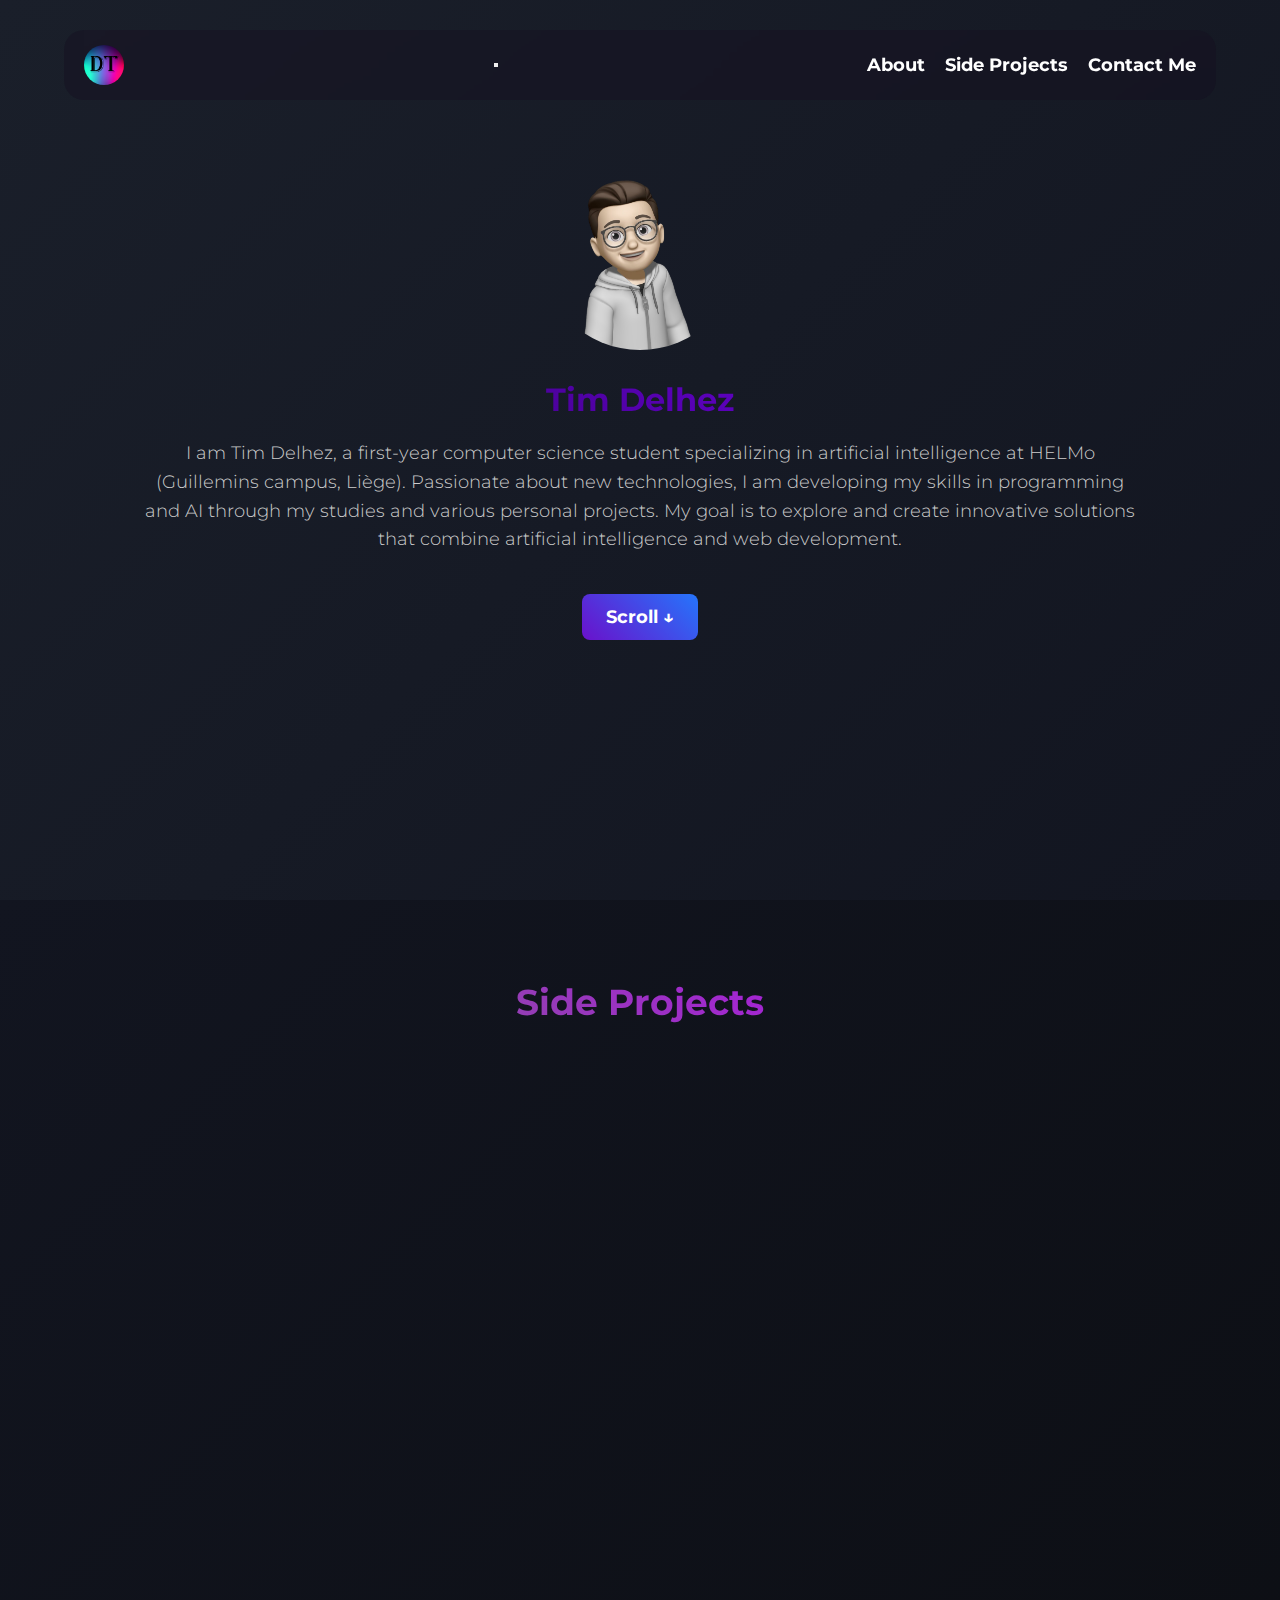
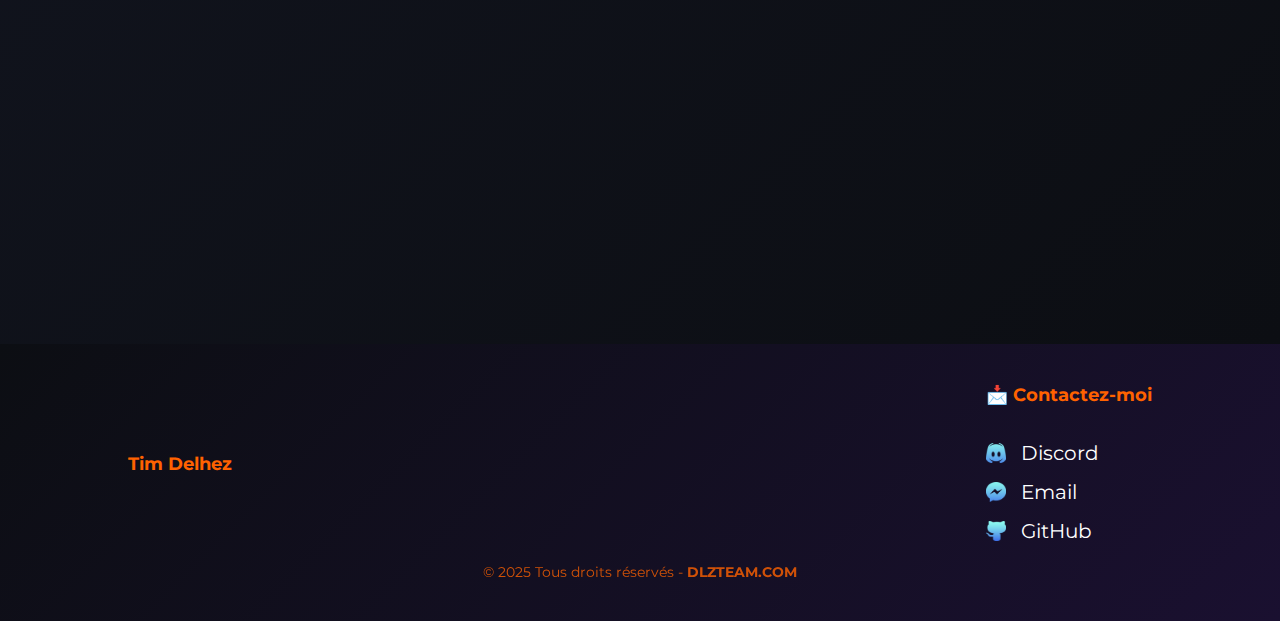
==== index.html @ 91d16ec9 "Update index.html" ====
<!DOCTYPE html>
<html lang="fr">
<head>
  <meta charset="UTF-8">
  <meta name="viewport" content="width=device-width, initial-scale=1, viewport-fit=cover">
  <title>Tim Delhez - About Me</title>
  <link rel="stylesheet" href="css/style.css">
</head>
<body>

  <!-- SECTION ACCUEIL -->
  <section id="home" class="top-page">
      
    <header>
      <img class="logo" src="img/logo.jpg" alt="Logo du site">
      
      <!-- BOUTON BURGER (si vous l'utilisez) -->
      <button class="hamburger" aria-label="Toggle navigation menu">
        <span class="bar"></span>
        <span class="bar"></span>
        <span class="bar"></span>
      </button>

      <nav class="nav">
          <li><a href="#home">About</a></li>
          <li><a href="#side-projects">Side Projects</a></li>
          <li><a href="#contact">Contact Me</a></li>
      </nav>
    </header>

    <!-- PHOTO DE PROFIL (JUSTE EN-DESSOUS DU HEADER) -->
    <div class="profile-photo">
      <img src="img/profile_png.png" alt="Profile Photo">
    </div>

    <!-- CONTENU LANDING (votre nom, description, bouton) -->
    <div class="landing-page">
      <h1 class="big-title">Tim Delhez</h1>
      <h2 class="little-title">
                I am Tim Delhez, a first-year computer science student specializing in artificial intelligence 
                at HELMo (Guillemins campus, Liège). Passionate about new technologies, I am developing my 
                skills in programming and AI through my studies and various personal projects. My goal is 
                to explore and create innovative solutions that combine artificial intelligence and 
                web development.
      </h2>
      <button class="discover-btn" onclick="scrollToNextSection()">Scroll ↓</button>
    </div>

  </section>

  <!-- SECTION SIDE-PROJECTS -->
  <section id="side-projects" class="side-projects">
    <h2 class="section-title">Side Projects</h2>
    <div class="projects-container">
      <a href="project1.html" class="project-box">
        <img src="img/a-venir-photo.png" alt="Project 1">
        <h3>Project 1</h3>
        <p>This project...</p>
        <button class="discover-btn">Découvrir</button>
      </a>
      <a href="project2.html" class="project-box">
        <img src="img/a-venir-photo.png" alt="Project 2">
        <h3>Project 2</h3>
        <p>This project...</p>
        <button class="discover-btn">Découvrir</button>
      </a>
      <a href="project3.html" class="project-box">
        <img src="img/a-venir-photo.png" alt="Project 3">
        <h3>Project 3</h3>
        <p>This project...</p>
        <button class="discover-btn">Découvrir</button>
      </a>
    </div>
  </section>

  <script>
    function scrollToNextSection() {
      window.scrollBy({ top: window.innerHeight, behavior: 'smooth' });
    }
  </script>

  <script>
    function revealProjects() {
      let boxes = document.querySelectorAll('.project-box');
      let windowHeight = window.innerHeight;
      boxes.forEach(box => {
        let boxTop = box.getBoundingClientRect().top;
        if (boxTop < windowHeight - 50) {
          box.classList.add('visible');
        }
      });
    }
    window.addEventListener('scroll', revealProjects);
    revealProjects();
  </script>

  <!-- FOOTER -->
  <footer id="contact" class="footer">
    <div class="footer-content">
      <p class="owner">Tim Delhez</p>
      <div class="contact-section">
        <p class="contact-title">📩 Contactez-moi</p>
        <div class="social-links">
          <a href="#" class="social-icon" onclick="alert('Ajoute-moi sur Discord : agentk21');">
            <img src="img/Fichier 90.png" alt="Discord">
            <span>Discord</span>
          </a>
          <a href="mailto:dev@dlzteam.com" class="social-icon">
            <img src="img/Fichier 91.png" alt="Email">
            <span>Email</span>
          </a>
          <a href="https://github.com/dlz-dev" target="_blank" class="social-icon">
            <img src="img/Fichier 89.png" alt="GitHub">
            <span>GitHub</span>
          </a>
        </div>
      </div>
    </div>
    <p class="rights">© 2025 Tous droits réservés - <strong>DLZTEAM.COM</strong></p>
  </footer>

  <script>
    // Logo adaptatif
    document.addEventListener("DOMContentLoaded", function () {
      let logo = document.querySelector(".logo");
      if (logo && window.innerWidth <= 768) {
        logo.src = "img/IMG_8227.jpg";
      }
    });
  </script>

  <!-- Menu burger JS (si besoin) -->
  <script>
    const hamburger = document.querySelector('.hamburger');
    const nav = document.querySelector('.nav');
    hamburger.addEventListener('click', () => {
      nav.classList.toggle('nav-open');
      hamburger.classList.toggle('active');
    });
  </script>

</body>
</html>





<script>
    function scrollToNextSection() {
        window.scrollBy({ top: window.innerHeight, behavior: 'smooth' });
    }
</script>

<script>
    // Détecte si une box est visible à l'écran
    function revealProjects() {
        let boxes = document.querySelectorAll('.project-box');
        let windowHeight = window.innerHeight;
        
        boxes.forEach(box => {
            let boxTop = box.getBoundingClientRect().top;
            if (boxTop < windowHeight - 50) {
                box.classList.add('visible');
            }
        });
    }

    // Exécute la fonction au scroll
    window.addEventListener('scroll', revealProjects);
    revealProjects();
</script>



<script>
    // Vérifie que tous les liens du menu permettent un scroll fluide
    document.querySelectorAll('a[href^="#"]').forEach(anchor => {
        anchor.addEventListener("click", function(e) {
            e.preventDefault();
            
            const target = document.querySelector(this.getAttribute("href"));
            if (target) {
                window.scrollTo({
                    top: target.offsetTop - 50,
                    behavior: "smooth"
                });
            }
        });
    });
</script>

<!-- ✅ Correction du script JavaScript -->
<script>
    document.addEventListener("DOMContentLoaded", function () {
        let logo = document.querySelector(".logo");

        if (logo) {
            console.log("Logo détecté :", logo.src);

            if (window.innerWidth <= 768) {
                logo.src = "img/IMG_8227.jpg"; // Remplace l’image du logo en mobile
                console.log("Logo changé en mobile :", logo.src);
            }
        } else {
            console.log("⚠️ Aucun logo trouvé !");
        }
    });
</script>






</body>
</html>
---- css/style.css ----
/* 1. REMISE À ZÉRO & POLICE */
@import url('https://fonts.googleapis.com/css2?family=Montserrat:wght@100..900&display=swap');

* {
  margin: 0; padding: 0; box-sizing: border-box;
  font-family: 'Montserrat', sans-serif;
}

/* 2. BODY : On ne met pas d'image, 
      on laisse chaque section avoir son dégradé. */
body {
  min-height: 100vh;
  display: flex;
  flex-direction: column;
}

/* 3. SECTION #HOME : dégradé foncé -> plus foncé 
   => ex: #1a1f2a -> #121520 
*/
#home {
  width: 100%;
  min-height: 100vh;
  background: linear-gradient(135deg, #1a1f2a 0%, #121520 100%);
  display: flex;
  flex-direction: column;
  align-items: center; /* Centre horizontalement */
  position: relative;
}

/* HEADER qui ne touche pas les bords : margin auto + width 90% */
header {
  display: flex;
  align-items: center;
  justify-content: space-between;
  width: 90%;
  margin: 30px auto;   /* centre + marge en haut */
  padding: 15px 20px;
  background: rgba(20, 10, 30, 0.3);
  border-radius: 20px;
  backdrop-filter: blur(8px);
}

/* Logo (de base) */
header img {
  width: 40px;
  height: 40px;
  border-radius: 50%;
}

/* Navigation desktop */
.nav {
  display: flex;
  gap: 20px;
  list-style: none;
}
.nav li {
  color: white;
  font-size: 18px;
  font-weight: bold;
  cursor: pointer;
  transition: color 0.3s ease;
}
.nav li a {
  text-decoration: none;
  color: inherit;
}
.nav li:hover {
  color: #ff416c;
}

/* Photo de profil */
.profile-photo {
  width: 200px;
  height: 200px;
  border-radius: 50%;
  overflow: hidden;
  margin-top: 20px;    /* écart sous le header */
}
.profile-photo img {
  width: 100%;
  height: 100%;
  object-fit: cover;
}

/* Contenu landing page (nom, description, bouton) */
.landing-page {
  width: 90%;
  max-width: 1000px;
  margin: 30px auto 50px auto; /* un peu d'espace en bas pour le bouton */
  text-align: center;
}

/* Titre principal */
.big-title {
  background: linear-gradient(45deg, #2c005b, #7c02ff);
  -webkit-background-clip: text;
  -webkit-text-fill-color: transparent;
  font-weight: bold;
  font-size: 32px;
  margin-bottom: 20px;
}

/* Description - Pas de overflow ni max-height => s'affiche librement */
.little-title {
  color: #ccc;
  font-weight: 300;
  font-size: 18px;
  line-height: 1.6;
  max-width: 100%;
  margin: 0 auto;
}

/* Bouton Scroll : en bas de la landing-page avec marge */
.discover-btn {
  background: linear-gradient(45deg, #6a11cb, #2575fc);
  color: white;
  font-size: 18px;
  font-weight: bold;
  border: none;
  padding: 12px 24px;
  margin-top: 40px; /* On l'écarte un peu du texte */
  border-radius: 8px;
  cursor: pointer;
  transition: 0.3s ease;
  display: inline-block;
}
.discover-btn:hover {
  background: linear-gradient(45deg, #2575fc, #6a11cb);
  transform: scale(1.05);
}

/* 4. SECTION #SIDE-PROJECTS 
   On reprend la couleur finale (#121520) de #home en dégradé
   vers un ton encore plus sombre #0C0E13
*/
#side-projects {
  width: 100%;
  background: linear-gradient(135deg, #121520 0%, #0C0E13 100%);
  padding: 80px 10%;
  box-sizing: border-box;
  text-align: center;
}

/* Titre de la section */
.section-title {
  font-size: 36px;
  font-weight: bold;
  background: linear-gradient(45deg, #7d6288, #bb00ff);
  -webkit-background-clip: text;
  -webkit-text-fill-color: transparent;
  margin-bottom: 40px;
}

/* Container flex (desktop) */
.projects-container {
  display: flex;
  justify-content: center;
  gap: 50px;
  width: 90%;
  margin: 0 auto;
}

/* Boxes side-projects (plus hautes, etc.) */
.project-box {
  background: rgba(255, 255, 255, 0.08);
  padding: 40px;
  width: 30%;
  height: 800px; /* plus haut que 700px si besoin */
  border-radius: 20px;
  box-shadow: 0px 10px 25px rgba(0, 0, 0, 0.4);
  transition: transform 0.3s ease, box-shadow 0.3s ease, background 0.3s ease;
  backdrop-filter: blur(10px);
  color: #fff;
  font-size: 22px;
  cursor: pointer;
  position: relative;
  overflow: hidden;
  display: flex;
  flex-direction: column;
  align-items: center;
  text-align: center;
  text-decoration: none;
}
.project-box img {
  width: 100%;
  height: 200px;
  object-fit: cover;
  border-radius: 15px;
}
.project-box h3 {
  margin: 30px 0 20px;
  font-size: 30px;
  font-weight: bold;
}
.project-box p {
  font-size: 20px;
  margin-bottom: 35px;
  padding: 0 20px;
}
.project-box .discover-btn {
  background: linear-gradient(45deg, #ff416c, #ff4b2b);
  color: white;
  font-size: 22px;
  font-weight: bold;
  border: none;
  padding: 14px 35px;
  border-radius: 8px;
  cursor: pointer;
  transition: 0.3s ease;
  position: absolute;
  bottom: 30px;
}
.project-box .discover-btn:hover {
  background: linear-gradient(45deg, #ff4b2b, #ff416c);
  transform: scale(1.1);
}
/* Hover + apparition */
.project-box:hover {
  transform: translateY(-20px) scale(1.12);
  box-shadow: 0px 15px 35px rgba(255, 255, 255, 0.5);
  background: rgba(255, 255, 255, 0.15);
}
.project-box::before {
  content: "";
  position: absolute;
  top: -50%;
  left: -50%;
  width: 200%;
  height: 200%;
  background: radial-gradient(circle, rgba(255,255,255,0.3) 10%, transparent 70%);
  transition: all 0.3s ease;
  transform: rotate(30deg);
  opacity: 0;
}
.project-box:hover::before {
  top: -30%;
  left: -30%;
  opacity: 1;
}
.project-box:hover h3,
.project-box:hover p {
  transform: scale(1.05);
  transition: transform 0.3s ease;
}
.project-box {
  opacity: 0;
  transform: translateY(50px);
  transition: opacity 0.8s ease, transform 0.8s ease;
}
.project-box.visible {
  opacity: 1;
  transform: translateY(0);
}

/* 5. FOOTER : on part de #0C0E13 vers un mauve/bleu très sombre (#1a1030) */
.footer {
  width: 100%;
  background: linear-gradient(135deg, #0C0E13 0%, #1a1030 100%);
  color: white;
  padding: 40px 10%;
  display: flex;
  flex-direction: column;
  align-items: center;
  text-align: center;
}
.footer-content {
  width: 100%;
  display: flex;
  justify-content: space-between;
  align-items: center;
}
.owner {
  font-size: 18px;
  font-weight: bold;
  text-align: left;
  color: hsl(23, 100%, 50%);
}
.contact-section {
  text-align: center;
}
.contact-title {
  font-size: 18px;
  font-weight: bold;
  margin-bottom: 35px;
  color: hsl(23, 100%, 50%);
}
.social-links {
  display: flex;
  flex-direction: column;
  gap: 15px;
  align-items: flex-start;
}
.social-icon {
  display: flex;
  align-items: center;
  gap: 15px;
  text-decoration: none;
  color: white;
  font-size: 20px;
  transition: transform 0.3s ease, opacity 0.3s ease;
}
.social-icon img {
  width: 20px;
  height: 20px;
}
.social-icon:hover {
  color: hsl(23, 100%, 50%);
}
.social-icon:hover img {
  transform: scale(1.2);
  opacity: 0.8;
}
.rights {
  font-size: 14px;
  opacity: 0.8;
  margin-top: 20px;
  color: hsl(23, 100%, 50%);
}

/* 6. MEDIA QUERIES (MOBILE) */
@media (max-width: 768px) {
  
  /* BOUTON BURGER */
  .hamburger {
    display: block;
    background: none;
    border: none;
    cursor: pointer;
    width: 40px;
    height: 40px;
    margin-left: auto;
    position: relative;
    z-index: 1001;
  }
  .bar {
    display: block;
    width: 100%;
    height: 4px;
    margin: 6px 0;
    background-color: #fff;
    transition: 0.3s;
  }
  .hamburger.active .bar:nth-child(1) {
    transform: translateY(10px) rotate(45deg);
  }
  .hamburger.active .bar:nth-child(2) {
    opacity: 0;
  }
  .hamburger.active .bar:nth-child(3) {
    transform: translateY(-10px) rotate(-45deg);
  }

  .nav {
    position: fixed;
    top: 0;
    right: -100%;
    width: 50%;
    height: 100vh;
    background-color: #001f3f;
    flex-direction: column;
    justify-content: center;
    align-items: center;
    gap: 20px;
    list-style: none;
    margin: 0; 
    padding: 0;
    transition: right 0.3s ease;
    z-index: 999;
  }
  .nav.nav-open {
    right: 0;
  }

  /* Landing page */
  .landing-page {
    width: 90%;
    margin: 30px auto 50px auto;
  }
  .big-title {
    font-size: 24px;
    margin-bottom: 15px;
  }
  .little-title {
    font-size: 16px;
  }
  .discover-btn {
    margin-top: 20px;
  }

  /* Projects => colonne */
  .projects-container {
    flex-direction: column;
    align-items: center;
    gap: 30px;
  }
  .project-box {
    width: 90%;
    height: auto;
    min-height: 600px; /* un peu moins grand si on veut */
    margin: 0 auto;
  }
}
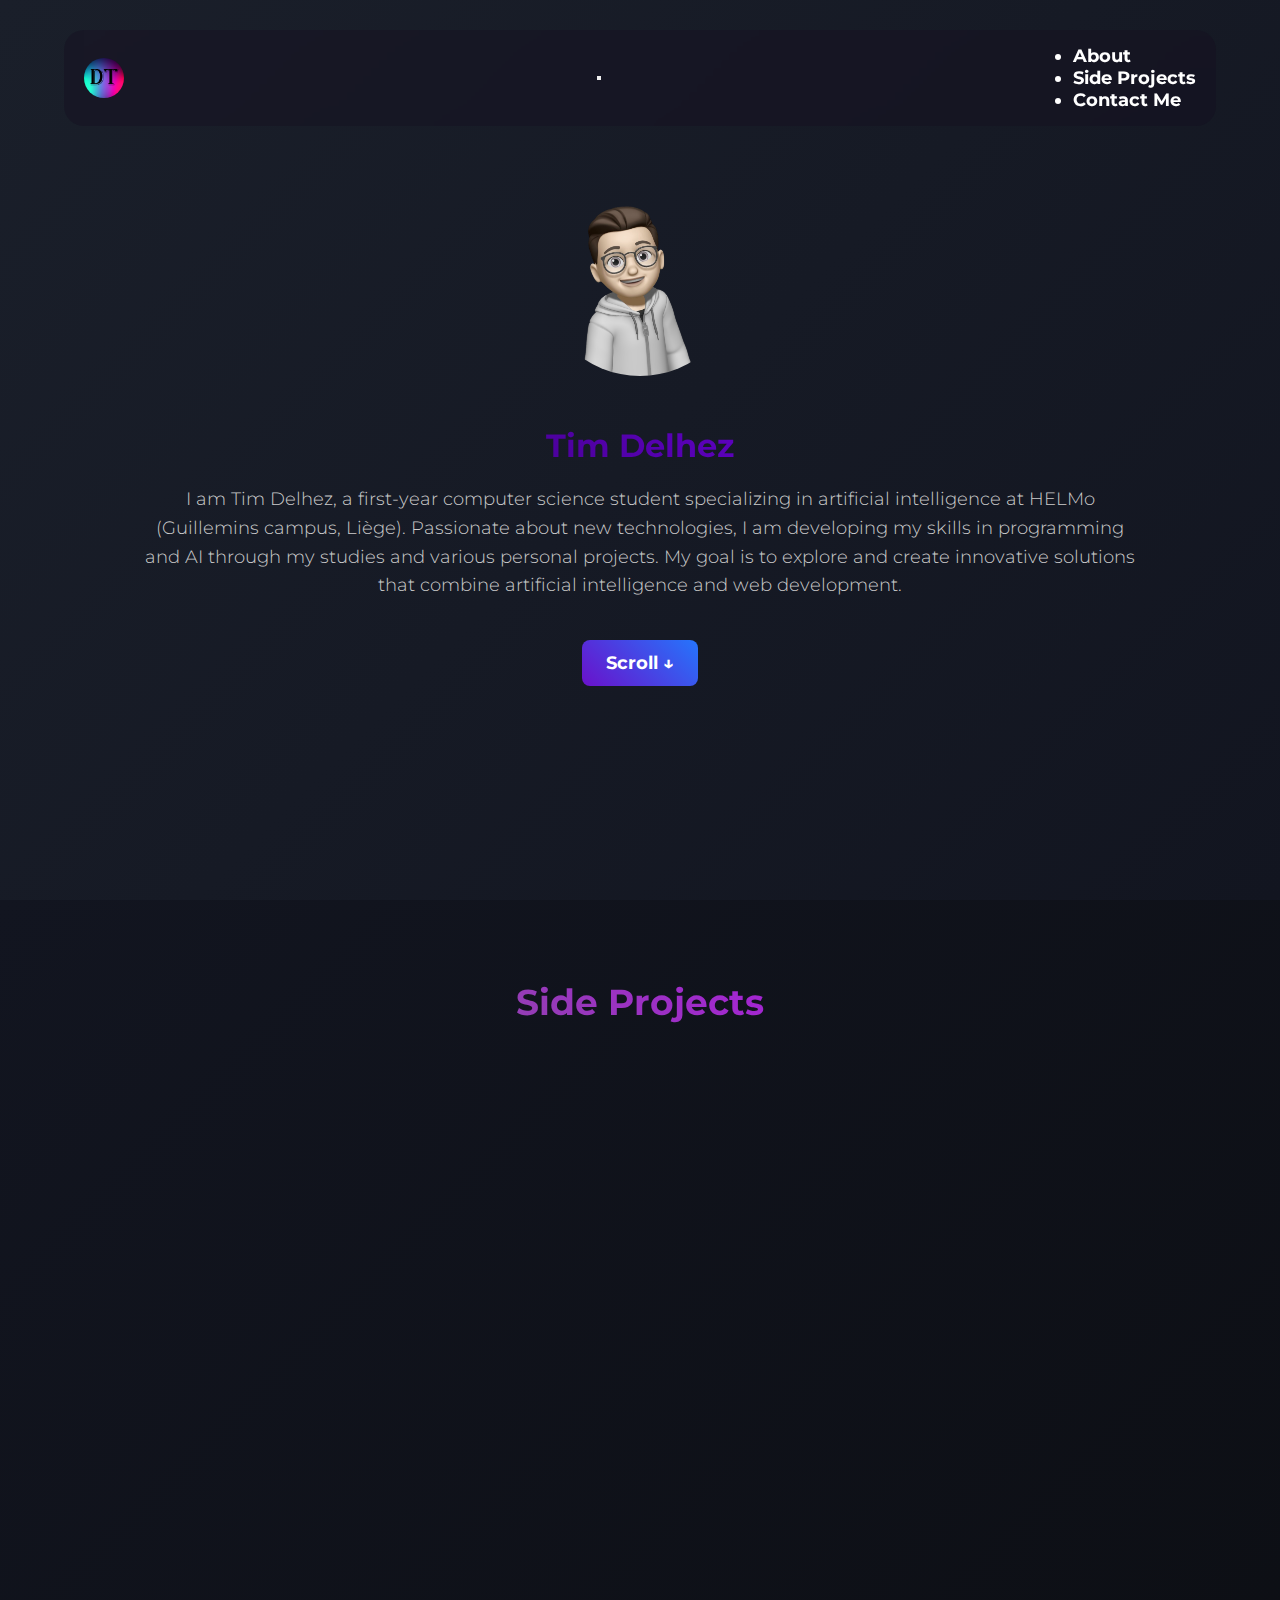
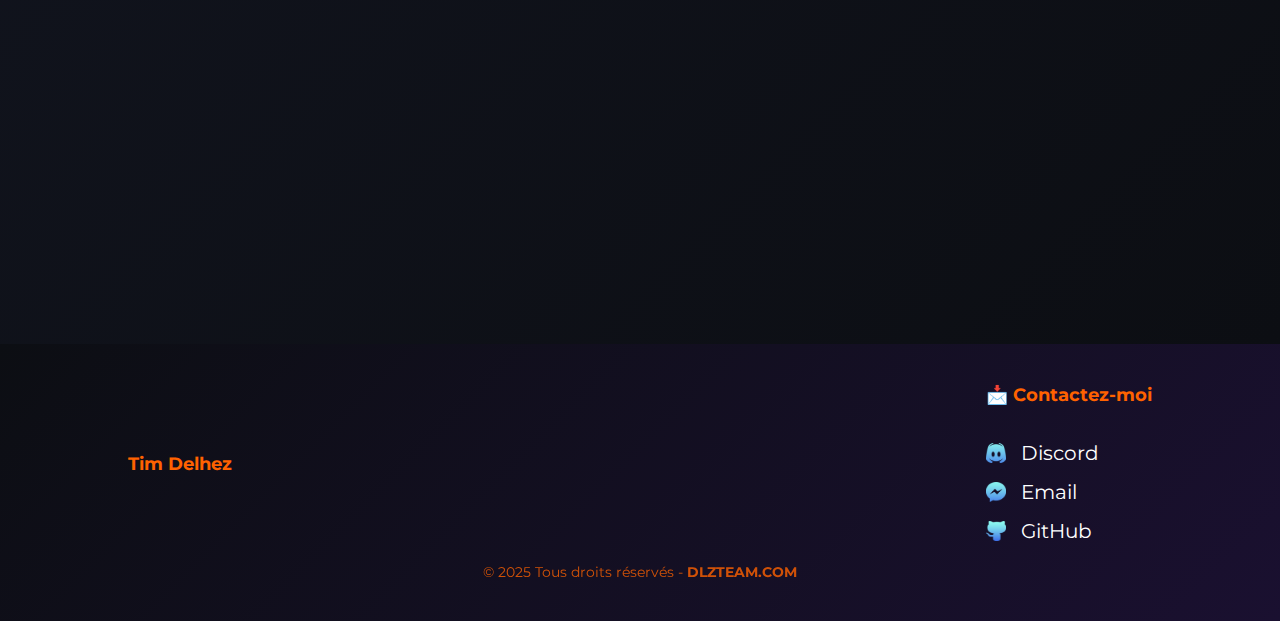
==== commit f0ff13ab: "Update index.html" ====
--- a/index.html
+++ b/index.html
@@ -22,10 +22,13 @@
       </button>
 
       <nav class="nav">
+        <ul>
           <li><a href="#home">About</a></li>
           <li><a href="#side-projects">Side Projects</a></li>
           <li><a href="#contact">Contact Me</a></li>
+        </ul>
       </nav>
+
     </header>
 
     <!-- PHOTO DE PROFIL (JUSTE EN-DESSOUS DU HEADER) -->
@@ -139,11 +142,7 @@
     });
   </script>
 
-</body>
-</html>
-
-
-
+  
 
 
 <script>
@@ -209,9 +208,5 @@
 </script>
 
 
-
-
-
-
 </body>
 </html>
--- a/css/style.css
+++ b/css/style.css
@@ -400,3 +400,59 @@
     margin: 0 auto;
   }
 }
+
+
+.little-title {
+  /* Pour être sûr qu’elle s’affiche intégralement */
+  white-space: normal;
+  overflow: visible;
+  text-overflow: clip;
+  display: block;
+  font-size: 18px;
+  line-height: 1.6;
+  max-width: 100%;
+  margin: 0 auto;
+}
+
+.profile-photo {
+  width: 200px;
+  height: 200px;
+  border-radius: 50%;
+  overflow: hidden;
+  margin: 20px auto; 
+  transition: transform 1s ease;
+}
+.profile-photo:hover {
+  transform: rotate(360deg);
+}
+
+.big-title {
+  background: linear-gradient(45deg, #2c005b, #7c02ff);
+  -webkit-background-clip: text;
+  -webkit-text-fill-color: transparent;
+  font-size: 32px;
+  font-weight: bold;
+  margin-bottom: 20px;
+  text-align: center; /* si tu veux centrer */
+  position: relative;
+  transition: text-shadow 0.3s ease;
+}
+
+/* Animation keyframes: effet néon qui “pulse” */
+@keyframes neon-pulse {
+  0% {
+    text-shadow: 0 0 5px #7c02ff;
+  }
+  50% {
+    text-shadow: 0 0 20px #ff00ff, 0 0 10px #7c02ff;
+  }
+  100% {
+    text-shadow: 0 0 5px #7c02ff;
+  }
+}
+
+/* Au survol => le titre pulse */
+.big-title:hover {
+  animation: neon-pulse 1.5s infinite alternate;
+}
+
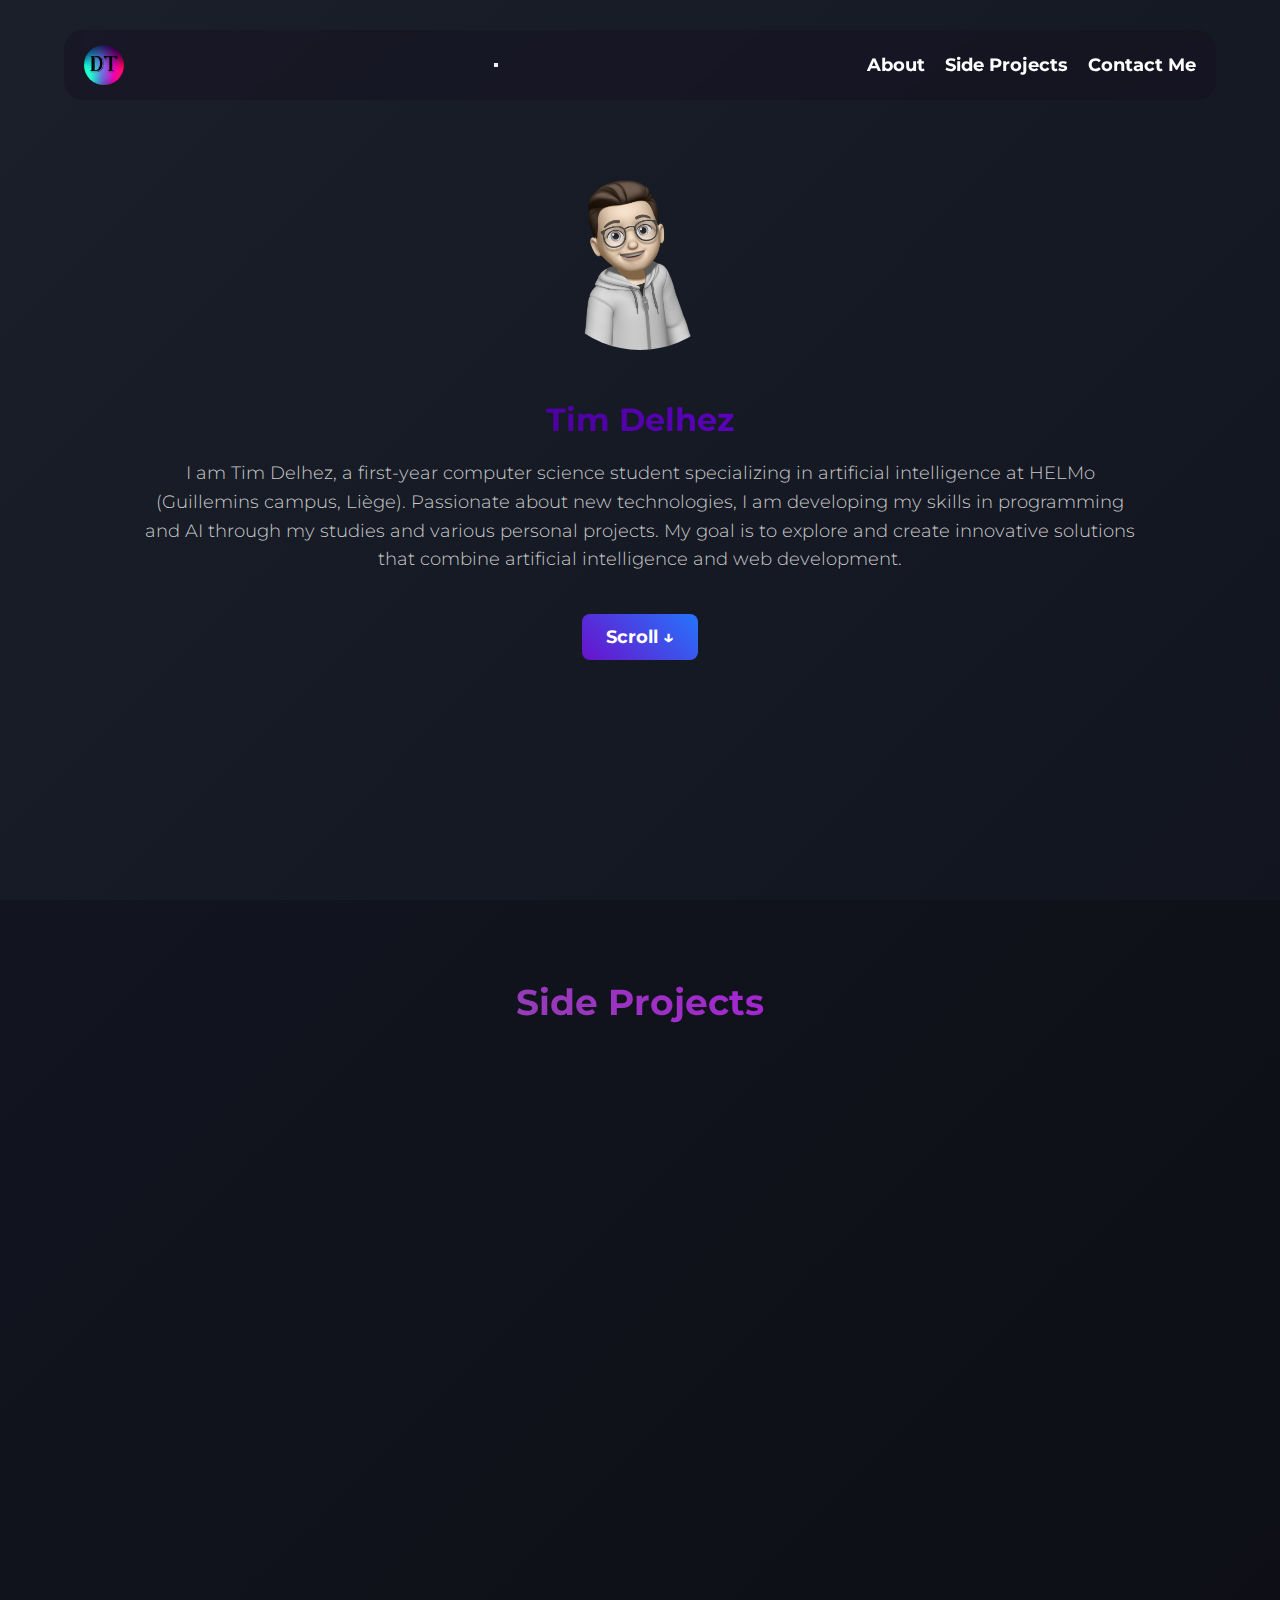
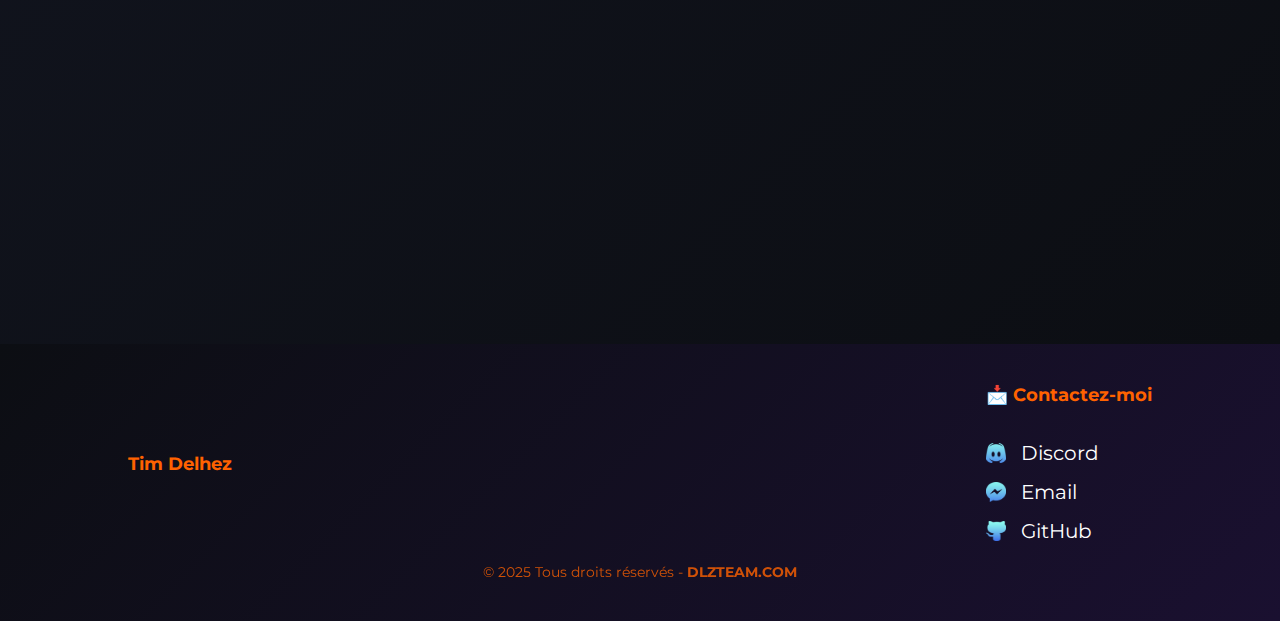
==== commit cba9985e: "Update index.html" ====
--- a/index.html
+++ b/index.html
@@ -22,12 +22,11 @@
       </button>
 
       <nav class="nav">
-        <ul>
-          <li><a href="#home">About</a></li>
-          <li><a href="#side-projects">Side Projects</a></li>
-          <li><a href="#contact">Contact Me</a></li>
-        </ul>
+        <li><a href="#home">About</a></li>
+        <li><a href="#side-projects">Side Projects</a></li>
+        <li><a href="#contact">Contact Me</a></li>
       </nav>
+
 
     </header>
 
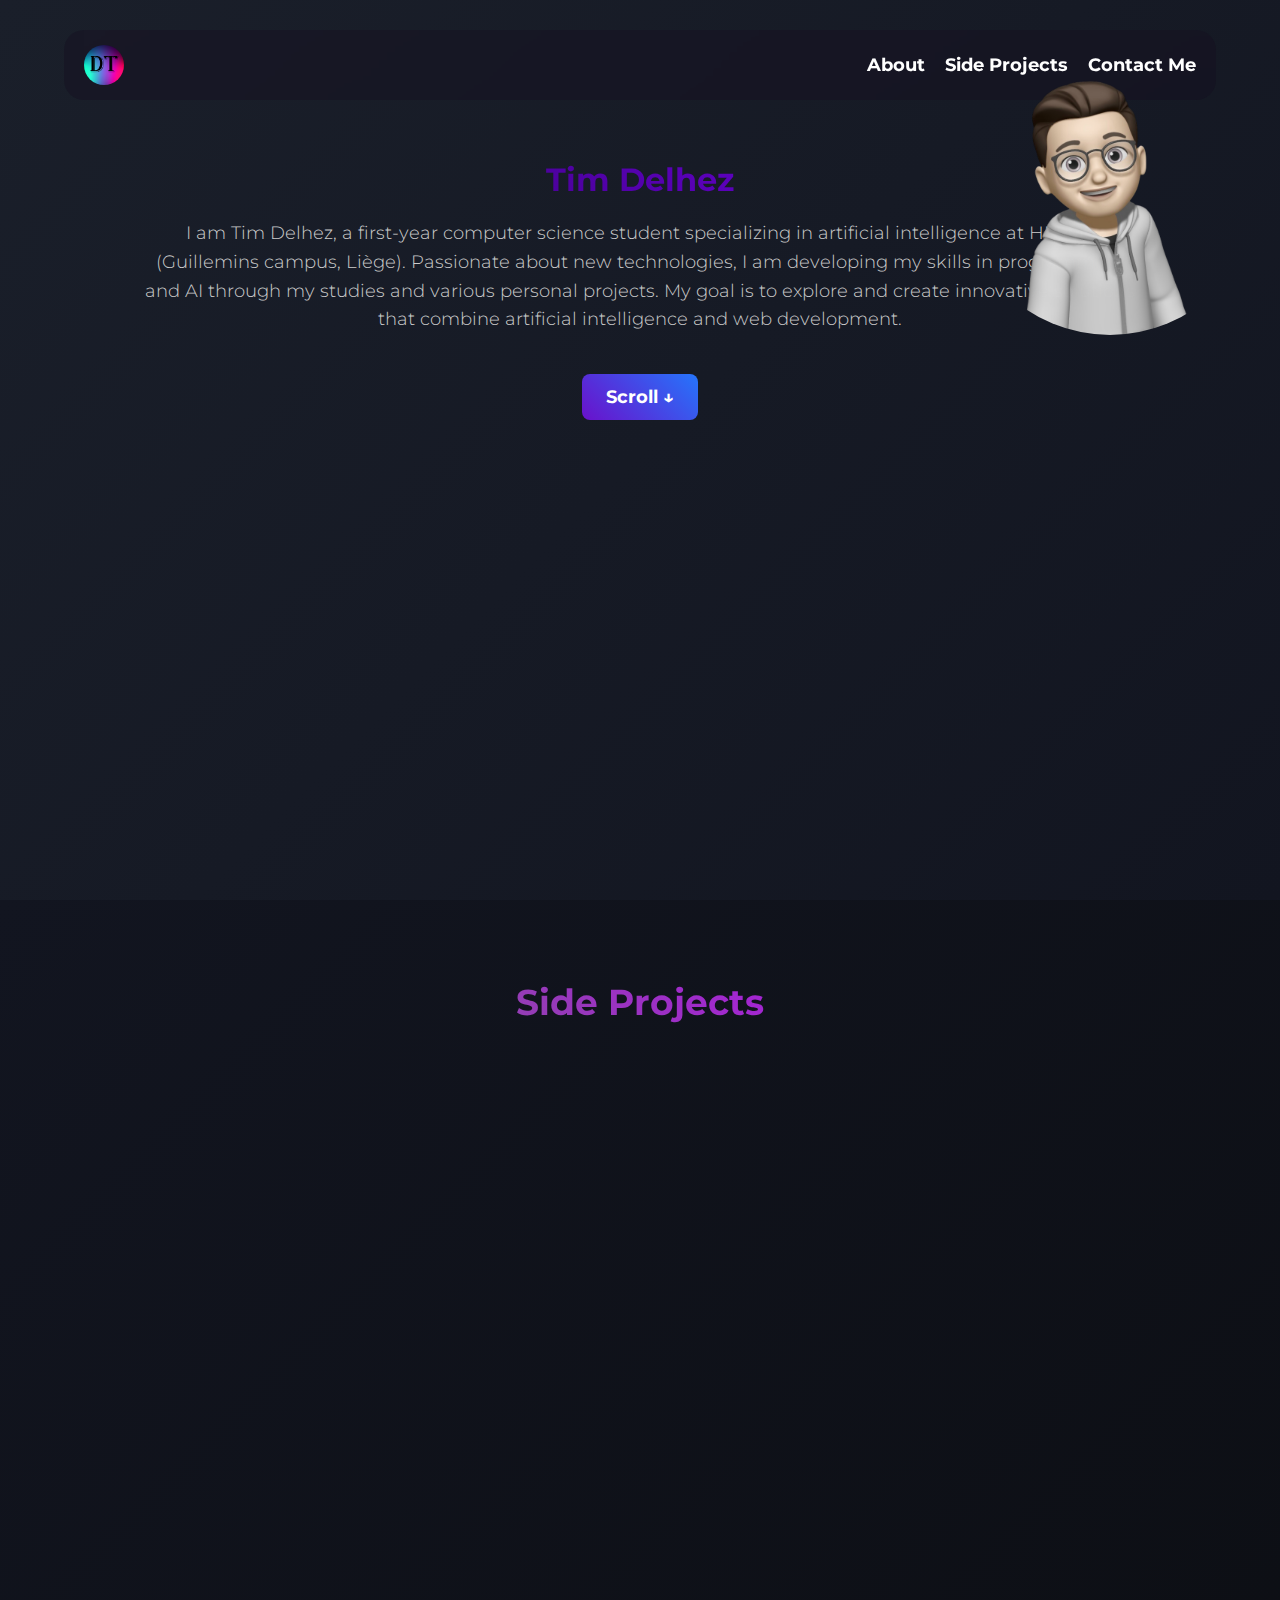
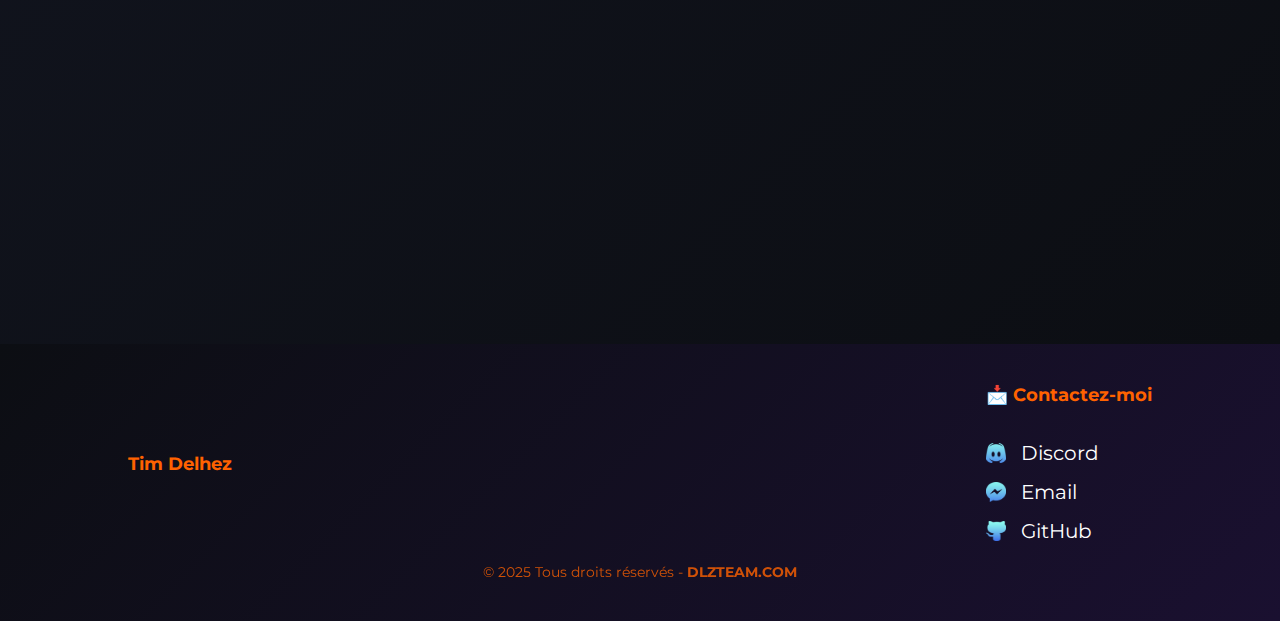
==== commit e799a47b: "Update index.html" ====
--- a/index.html
+++ b/index.html
@@ -1,148 +1,90 @@
+
+<!-- Portfolio Personnel - Delhez Tim - Code OpenSource Github - HTML -->
+
 <!DOCTYPE html>
 <html lang="fr">
 <head>
-  <meta charset="UTF-8">
-  <meta name="viewport" content="width=device-width, initial-scale=1, viewport-fit=cover">
-  <title>Tim Delhez - About Me</title>
-  <link rel="stylesheet" href="css/style.css">
+    <meta charset="UTF-8">
+    <meta name="viewport" content="width=device-width, initial-scale=1, viewport-fit=cover">
+    <meta name="theme-color" content="#121520">
+    <title>Tim Delhez - About Me</title>
+    <link rel="stylesheet" href="css/style.css">
+    <style>
+
+        /* Photo de profile... */
+        .profile-photo {
+            position: absolute;
+            top: 15px;
+            right: 20px;
+            width: 300px;
+            height: 300px;
+            border-radius: 50%;
+            overflow: hidden;
+        }
+        .profile-photo img {
+            width: 100%;
+            height: 100%;
+            object-fit: cover;
+        }
+
+    </style>
+
 </head>
-<body>
-
-  <!-- SECTION ACCUEIL -->
-  <section id="home" class="top-page">
-      
-    <header>
-      <img class="logo" src="img/logo.jpg" alt="Logo du site">
-      
-      <!-- BOUTON BURGER (si vous l'utilisez) -->
-      <button class="hamburger" aria-label="Toggle navigation menu">
-        <span class="bar"></span>
-        <span class="bar"></span>
-        <span class="bar"></span>
-      </button>
-
-      <nav class="nav">
-        <li><a href="#home">About</a></li>
-        <li><a href="#side-projects">Side Projects</a></li>
-        <li><a href="#contact">Contact Me</a></li>
-      </nav>
 
 
-    </header>
+<!-- Préparation du body... -->
 
-    <!-- PHOTO DE PROFIL (JUSTE EN-DESSOUS DU HEADER) -->
-    <div class="profile-photo">
-      <img src="img/profile_png.png" alt="Profile Photo">
-    </div>
+<body>
+    <section id="home" class="top-page">
 
-    <!-- CONTENU LANDING (votre nom, description, bouton) -->
-    <div class="landing-page">
-      <h1 class="big-title">Tim Delhez</h1>
-      <h2 class="little-title">
-                I am Tim Delhez, a first-year computer science student specializing in artificial intelligence 
-                at HELMo (Guillemins campus, Liège). Passionate about new technologies, I am developing my 
-                skills in programming and AI through my studies and various personal projects. My goal is 
-                to explore and create innovative solutions that combine artificial intelligence and 
-                web development.
-      </h2>
-      <button class="discover-btn" onclick="scrollToNextSection()">Scroll ↓</button>
-    </div>
+        <header>
+            <img class="logo" src="img/logo.jpg" alt="Logo du site">
+            <nav class="nav">
+                <li><a href="#home">About</a></li>
+                <li><a href="#side-projects">Side Projects</a></li>
+                <li><a href="#contact">Contact Me</a></li>
+            </nav>
+        </header>
+        
+        <div class="landing-page">
+            <h1 class="big-title">Tim Delhez</h1>
+            <h2 class="little-title">I am Tim Delhez, a first-year computer science student specializing in artificial intelligence at HELMo (Guillemins campus, Liège). Passionate about new technologies, I am developing my skills in programming and AI through my studies and various personal projects. My goal is to explore and create innovative solutions that combine artificial intelligence and web development.</h2>
+            
+            <div class="profile-photo">
+                <img src="img/profile_png.png" alt="Profile Photo">
+            </div>           
 
-  </section>
+            <!-- Bouton scroll -->
+            <button class="discover-btn" onclick="scrollToNextSection()">Scroll ↓</button>
+        </div>        
+    </section>
 
-  <!-- SECTION SIDE-PROJECTS -->
-  <section id="side-projects" class="side-projects">
-    <h2 class="section-title">Side Projects</h2>
-    <div class="projects-container">
-      <a href="project1.html" class="project-box">
-        <img src="img/a-venir-photo.png" alt="Project 1">
-        <h3>Project 1</h3>
-        <p>This project...</p>
-        <button class="discover-btn">Découvrir</button>
-      </a>
-      <a href="project2.html" class="project-box">
-        <img src="img/a-venir-photo.png" alt="Project 2">
-        <h3>Project 2</h3>
-        <p>This project...</p>
-        <button class="discover-btn">Découvrir</button>
-      </a>
-      <a href="project3.html" class="project-box">
-        <img src="img/a-venir-photo.png" alt="Project 3">
-        <h3>Project 3</h3>
-        <p>This project...</p>
-        <button class="discover-btn">Découvrir</button>
-      </a>
-    </div>
-  </section>
 
-  <script>
-    function scrollToNextSection() {
-      window.scrollBy({ top: window.innerHeight, behavior: 'smooth' });
-    }
-  </script>
+    <!-- Préparation de la section Side-Projects... -->
 
-  <script>
-    function revealProjects() {
-      let boxes = document.querySelectorAll('.project-box');
-      let windowHeight = window.innerHeight;
-      boxes.forEach(box => {
-        let boxTop = box.getBoundingClientRect().top;
-        if (boxTop < windowHeight - 50) {
-          box.classList.add('visible');
-        }
-      });
-    }
-    window.addEventListener('scroll', revealProjects);
-    revealProjects();
-  </script>
-
-  <!-- FOOTER -->
-  <footer id="contact" class="footer">
-    <div class="footer-content">
-      <p class="owner">Tim Delhez</p>
-      <div class="contact-section">
-        <p class="contact-title">📩 Contactez-moi</p>
-        <div class="social-links">
-          <a href="#" class="social-icon" onclick="alert('Ajoute-moi sur Discord : agentk21');">
-            <img src="img/Fichier 90.png" alt="Discord">
-            <span>Discord</span>
-          </a>
-          <a href="mailto:dev@dlzteam.com" class="social-icon">
-            <img src="img/Fichier 91.png" alt="Email">
-            <span>Email</span>
-          </a>
-          <a href="https://github.com/dlz-dev" target="_blank" class="social-icon">
-            <img src="img/Fichier 89.png" alt="GitHub">
-            <span>GitHub</span>
-          </a>
+    <section id="side-projects" class="side-projects">
+        <h2 class="section-title">Side Projects</h2>
+        <div class="projects-container">
+            <a href="project1.html" class="project-box">
+                <img src="img/a-venir-photo.png" alt="Project 1"> <!-- Image du projet 1 -->
+                <h3>Project 1</h3>
+                <p>This project...</p>
+                <button class="discover-btn">Découvrir</button>
+            </a>
+            <a href="project2.html" class="project-box">
+                <img src="img/a-venir-photo.png" alt="Project 2"> <!-- Image du projet 2 -->
+                <h3>Project 2</h3>
+                <p>This project...</p>
+                <button class="discover-btn">Découvrir</button>
+            </a>
+            <a href="project3.html" class="project-box">
+                <img src="img/a-venir-photo.png" alt="Project 3"> <!-- Image du projet 3 -->
+                <h3>Project 3</h3>
+                <p>This project...</p>
+                <button class="discover-btn">Découvrir</button>
+            </a>
         </div>
-      </div>
-    </div>
-    <p class="rights">© 2025 Tous droits réservés - <strong>DLZTEAM.COM</strong></p>
-  </footer>
-
-  <script>
-    // Logo adaptatif
-    document.addEventListener("DOMContentLoaded", function () {
-      let logo = document.querySelector(".logo");
-      if (logo && window.innerWidth <= 768) {
-        logo.src = "img/IMG_8227.jpg";
-      }
-    });
-  </script>
-
-  <!-- Menu burger JS (si besoin) -->
-  <script>
-    const hamburger = document.querySelector('.hamburger');
-    const nav = document.querySelector('.nav');
-    hamburger.addEventListener('click', () => {
-      nav.classList.toggle('nav-open');
-      hamburger.classList.toggle('active');
-    });
-  </script>
-
-  
-
+    </section>
 
 <script>
     function scrollToNextSection() {
@@ -151,7 +93,7 @@
 </script>
 
 <script>
-    // Détecte si une box est visible à l'écran
+    // Détection si une boxe est visible à l'écran...
     function revealProjects() {
         let boxes = document.querySelectorAll('.project-box');
         let windowHeight = window.innerHeight;
@@ -164,15 +106,46 @@
         });
     }
 
-    // Exécute la fonction au scroll
+    // Scroll...
     window.addEventListener('scroll', revealProjects);
     revealProjects();
 </script>
 
 
+<!-- Préparation du footer... -->
+
+<footer id="contact" class="footer">
+    <div class="footer-content">
+        
+        <!-- Nom situé à gauche de la section... -->
+        <p class="owner">Tim Delhez</p>
+
+        <!-- Préparation de la partie Contact... -->
+        <div class="contact-section">
+            <p class="contact-title">📩 Contactez-moi</p>
+            <div class="social-links">
+                <a href="#" class="social-icon" onclick="alert('Ajoute-moi sur Discord : agentk21');">
+                    <img src="img/Fichier 90.png" alt="Discord">
+                    <span>Discord</span>
+                </a>                
+                <a href="mailto:dev@dlzteam.com" class="social-icon">
+                    <img src="img/Fichier 91.png" alt="Email">
+                    <span>Email</span>
+                </a>
+                <a href="https://github.com/dlz-dev" target="_blank" class="social-icon">
+                    <img src="img/Fichier 89.png" alt="GitHub">
+                    <span>GitHub</span>
+                </a>
+            </div>
+        </div>
+    </div>
+
+    <!-- Mention légale... -->
+    <p class="rights">© 2025 Tous droits réservés - <strong>DLZTEAM.COM</strong></p>
+</footer>
 
 <script>
-    // Vérifie que tous les liens du menu permettent un scroll fluide
+    // Vérification du bon fonctionnement du menu...
     document.querySelectorAll('a[href^="#"]').forEach(anchor => {
         anchor.addEventListener("click", function(e) {
             e.preventDefault();
@@ -188,7 +161,7 @@
     });
 </script>
 
-<!-- ✅ Correction du script JavaScript -->
+
 <script>
     document.addEventListener("DOMContentLoaded", function () {
         let logo = document.querySelector(".logo");
--- a/css/style.css
+++ b/css/style.css
@@ -1,4 +1,8 @@
-/* 1. REMISE À ZÉRO & POLICE */
+
+/* Portfolio Personnel - Delhez Tim - Code OpenSource Github - CSS */
+
+
+/* Importation des polices nécessaires... */
 @import url('https://fonts.googleapis.com/css2?family=Montserrat:wght@100..900&display=swap');
 
 * {
@@ -6,28 +10,34 @@
   font-family: 'Montserrat', sans-serif;
 }
 
-/* 2. BODY : On ne met pas d'image, 
-      on laisse chaque section avoir son dégradé. */
+/* Chaque section à son propre dégradé... */
 body {
   min-height: 100vh;
   display: flex;
   flex-direction: column;
 }
 
-/* 3. SECTION #HOME : dégradé foncé -> plus foncé 
-   => ex: #1a1f2a -> #121520 
-*/
+html,
+body {
+  background-color: #121520;
+  overscroll-behavior: none;
+  margin: 0;
+  padding: 0;
+}
+
+
+/* Section présentation - dégradé */
 #home {
   width: 100%;
   min-height: 100vh;
   background: linear-gradient(135deg, #1a1f2a 0%, #121520 100%);
   display: flex;
   flex-direction: column;
-  align-items: center; /* Centre horizontalement */
+  align-items: center;
   position: relative;
 }
 
-/* HEADER qui ne touche pas les bords : margin auto + width 90% */
+
 header {
   display: flex;
   align-items: center;
@@ -47,7 +57,7 @@
   border-radius: 50%;
 }
 
-/* Navigation desktop */
+/* Navigation */
 .nav {
   display: flex;
   gap: 20px;
@@ -74,7 +84,7 @@
   height: 200px;
   border-radius: 50%;
   overflow: hidden;
-  margin-top: 20px;    /* écart sous le header */
+  margin-top: 20px;
 }
 .profile-photo img {
   width: 100%;
@@ -82,15 +92,15 @@
   object-fit: cover;
 }
 
-/* Contenu landing page (nom, description, bouton) */
+/* Contenu de la landing - page... */
 .landing-page {
   width: 90%;
   max-width: 1000px;
-  margin: 30px auto 50px auto; /* un peu d'espace en bas pour le bouton */
-  text-align: center;
-}
-
-/* Titre principal */
+  margin: 30px auto 50px auto;
+  text-align: center;
+}
+
+/* Titre principal - Tim Delhez */
 .big-title {
   background: linear-gradient(45deg, #2c005b, #7c02ff);
   -webkit-background-clip: text;
@@ -100,7 +110,7 @@
   margin-bottom: 20px;
 }
 
-/* Description - Pas de overflow ni max-height => s'affiche librement */
+/* Description - Little Title */
 .little-title {
   color: #ccc;
   font-weight: 300;
@@ -110,7 +120,7 @@
   margin: 0 auto;
 }
 
-/* Bouton Scroll : en bas de la landing-page avec marge */
+/* Design du bouton scroll */
 .discover-btn {
   background: linear-gradient(45deg, #6a11cb, #2575fc);
   color: white;
@@ -129,10 +139,7 @@
   transform: scale(1.05);
 }
 
-/* 4. SECTION #SIDE-PROJECTS 
-   On reprend la couleur finale (#121520) de #home en dégradé
-   vers un ton encore plus sombre #0C0E13
-*/
+
 #side-projects {
   width: 100%;
   background: linear-gradient(135deg, #121520 0%, #0C0E13 100%);
@@ -151,7 +158,7 @@
   margin-bottom: 40px;
 }
 
-/* Container flex (desktop) */
+/* Boxes */
 .projects-container {
   display: flex;
   justify-content: center;
@@ -160,7 +167,7 @@
   margin: 0 auto;
 }
 
-/* Boxes side-projects (plus hautes, etc.) */
+/* Boxes */
 .project-box {
   background: rgba(255, 255, 255, 0.08);
   padding: 40px;
@@ -252,7 +259,7 @@
   transform: translateY(0);
 }
 
-/* 5. FOOTER : on part de #0C0E13 vers un mauve/bleu très sombre (#1a1030) */
+/* Préparation du Footer... */
 .footer {
   width: 100%;
   background: linear-gradient(135deg, #0C0E13 0%, #1a1030 100%);
@@ -320,7 +327,7 @@
 /* 6. MEDIA QUERIES (MOBILE) */
 @media (max-width: 768px) {
   
-  /* BOUTON BURGER */
+/* Bouton adaptation média... */
   .hamburger {
     display: block;
     background: none;
@@ -355,8 +362,8 @@
     top: 0;
     right: -100%;
     width: 50%;
-    height: 100vh;
-    background-color: #001f3f;
+    height: 50vh;
+    background-color: rgba(0, 0, 0, 0.95);
     flex-direction: column;
     justify-content: center;
     align-items: center;
@@ -396,14 +403,13 @@
   .project-box {
     width: 90%;
     height: auto;
-    min-height: 600px; /* un peu moins grand si on veut */
+    min-height: 600px;
     margin: 0 auto;
   }
 }
 
 
 .little-title {
-  /* Pour être sûr qu’elle s’affiche intégralement */
   white-space: normal;
   overflow: visible;
   text-overflow: clip;
@@ -433,12 +439,12 @@
   font-size: 32px;
   font-weight: bold;
   margin-bottom: 20px;
-  text-align: center; /* si tu veux centrer */
+  text-align: center;
   position: relative;
   transition: text-shadow 0.3s ease;
 }
 
-/* Animation keyframes: effet néon qui “pulse” */
+/* Affichage néon pulse effet */
 @keyframes neon-pulse {
   0% {
     text-shadow: 0 0 5px #7c02ff;
@@ -451,8 +457,7 @@
   }
 }
 
-/* Au survol => le titre pulse */
+/* au survol uniquement */
 .big-title:hover {
   animation: neon-pulse 1.5s infinite alternate;
 }
-
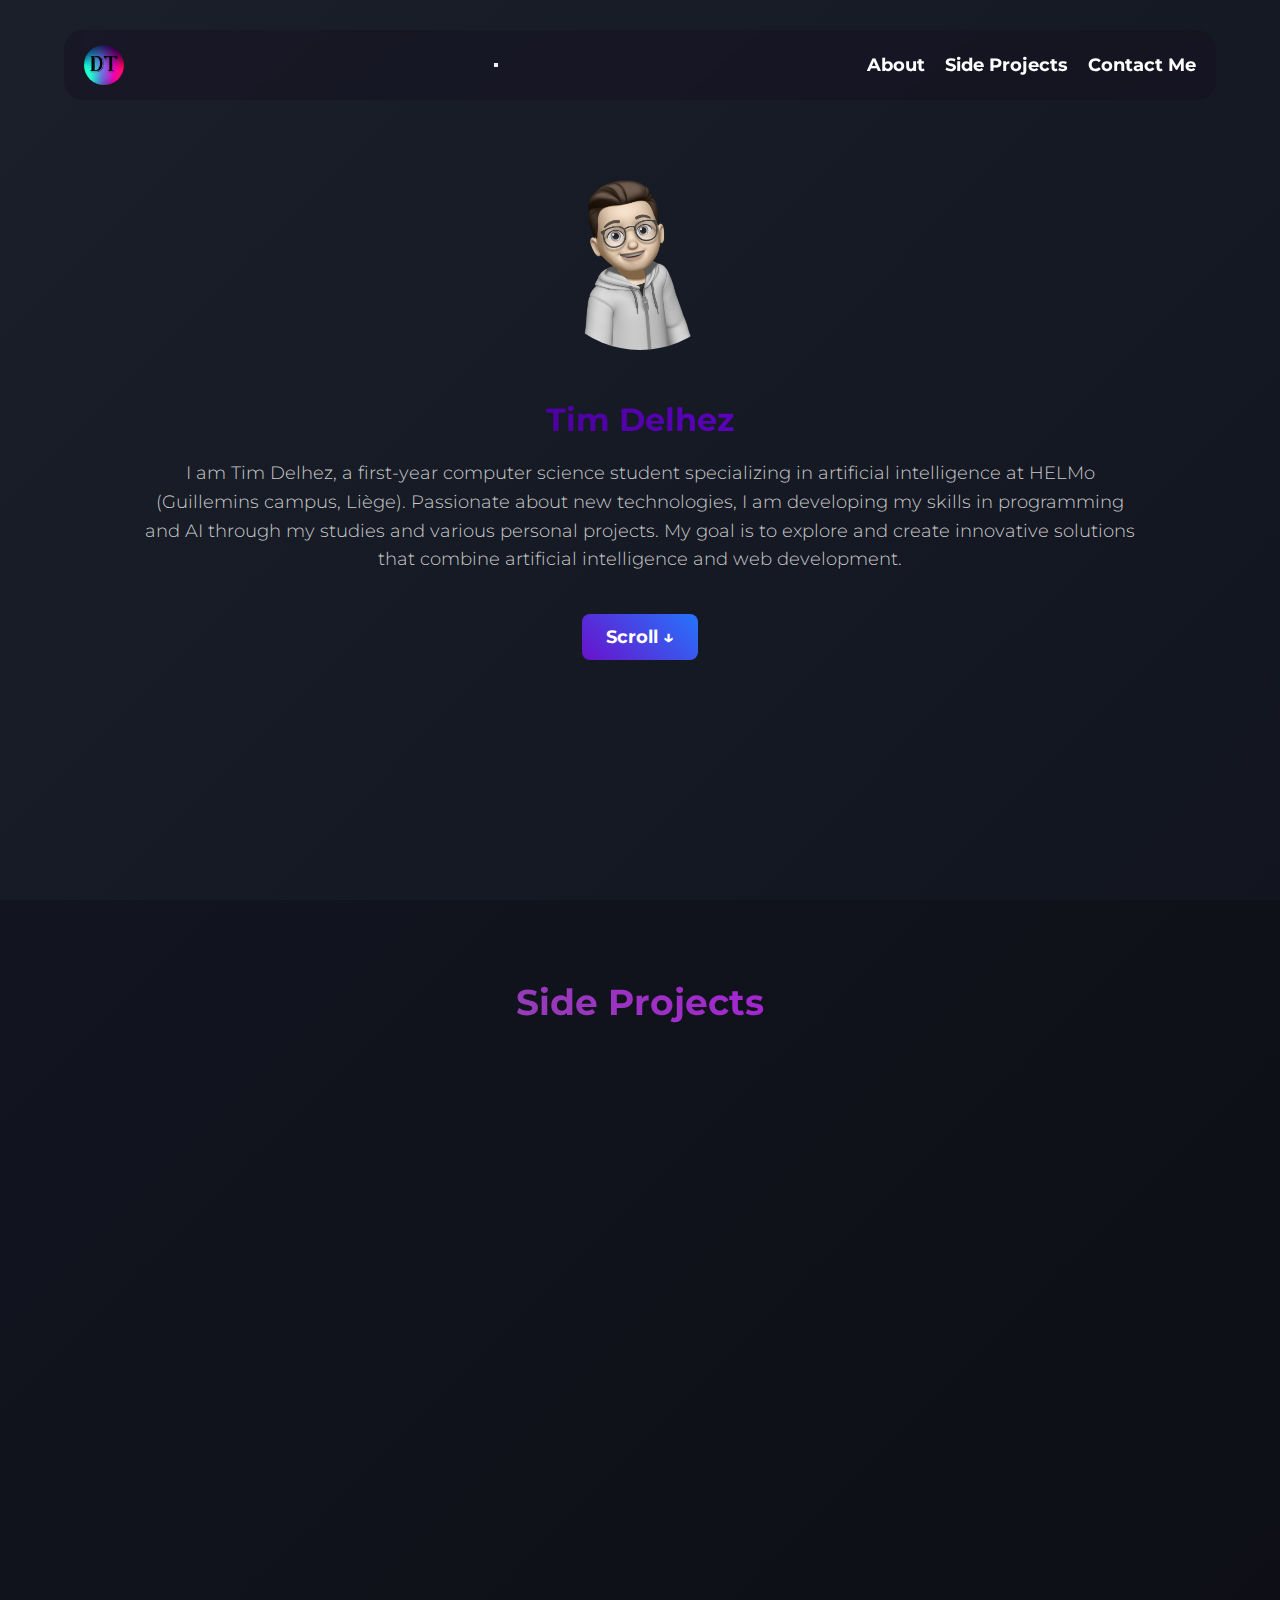
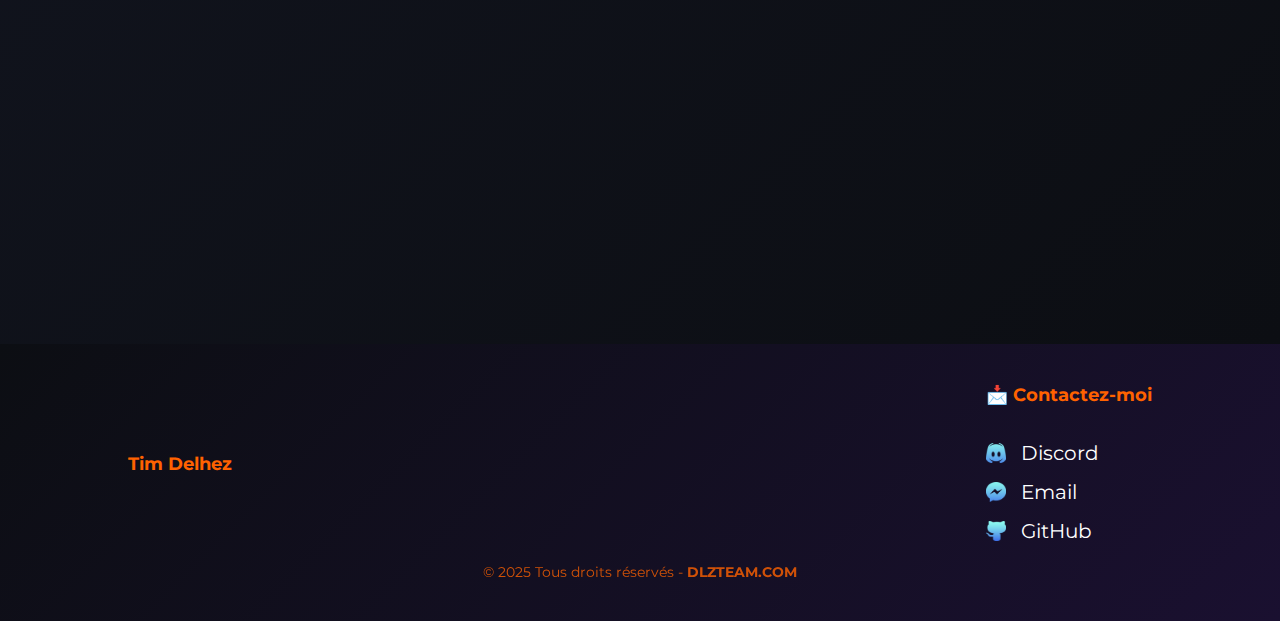
==== commit 257660cd: "Update index.html" ====
--- a/index.html
+++ b/index.html
@@ -1,90 +1,149 @@
-
-<!-- Portfolio Personnel - Delhez Tim - Code OpenSource Github - HTML -->
-
 <!DOCTYPE html>
 <html lang="fr">
 <head>
-    <meta charset="UTF-8">
-    <meta name="viewport" content="width=device-width, initial-scale=1, viewport-fit=cover">
-    <meta name="theme-color" content="#121520">
-    <title>Tim Delhez - About Me</title>
-    <link rel="stylesheet" href="css/style.css">
-    <style>
-
-        /* Photo de profile... */
-        .profile-photo {
-            position: absolute;
-            top: 15px;
-            right: 20px;
-            width: 300px;
-            height: 300px;
-            border-radius: 50%;
-            overflow: hidden;
+  <meta charset="UTF-8">
+  <meta name="viewport" content="width=device-width, initial-scale=1, viewport-fit=cover">
+  <meta name="theme-color" content="#121520">
+  <title>Tim Delhez - About Me</title>
+  <link rel="stylesheet" href="css/style.css">
+</head>
+<body>
+
+  <!-- SECTION ACCUEIL -->
+  <section id="home" class="top-page">
+      
+    <header>
+      <img class="logo" src="img/logo.jpg" alt="Logo du site">
+      
+      <!-- BOUTON BURGER (si vous l'utilisez) -->
+      <button class="hamburger" aria-label="Toggle navigation menu">
+        <span class="bar"></span>
+        <span class="bar"></span>
+        <span class="bar"></span>
+      </button>
+
+      <nav class="nav">
+        <li><a href="#home">About</a></li>
+        <li><a href="#side-projects">Side Projects</a></li>
+        <li><a href="#contact">Contact Me</a></li>
+      </nav>
+
+
+    </header>
+
+    <!-- PHOTO DE PROFIL (JUSTE EN-DESSOUS DU HEADER) -->
+    <div class="profile-photo">
+      <img src="img/profile_png.png" alt="Profile Photo">
+    </div>
+
+    <!-- CONTENU LANDING (votre nom, description, bouton) -->
+    <div class="landing-page">
+      <h1 class="big-title">Tim Delhez</h1>
+      <h2 class="little-title">
+                I am Tim Delhez, a first-year computer science student specializing in artificial intelligence 
+                at HELMo (Guillemins campus, Liège). Passionate about new technologies, I am developing my 
+                skills in programming and AI through my studies and various personal projects. My goal is 
+                to explore and create innovative solutions that combine artificial intelligence and 
+                web development.
+      </h2>
+      <button class="discover-btn" onclick="scrollToNextSection()">Scroll ↓</button>
+    </div>
+
+  </section>
+
+  <!-- SECTION SIDE-PROJECTS -->
+  <section id="side-projects" class="side-projects">
+    <h2 class="section-title">Side Projects</h2>
+    <div class="projects-container">
+      <a href="project1.html" class="project-box">
+        <img src="img/a-venir-photo.png" alt="Project 1">
+        <h3>Project 1</h3>
+        <p>This project...</p>
+        <button class="discover-btn">Découvrir</button>
+      </a>
+      <a href="project2.html" class="project-box">
+        <img src="img/a-venir-photo.png" alt="Project 2">
+        <h3>Project 2</h3>
+        <p>This project...</p>
+        <button class="discover-btn">Découvrir</button>
+      </a>
+      <a href="project3.html" class="project-box">
+        <img src="img/a-venir-photo.png" alt="Project 3">
+        <h3>Project 3</h3>
+        <p>This project...</p>
+        <button class="discover-btn">Découvrir</button>
+      </a>
+    </div>
+  </section>
+
+  <script>
+    function scrollToNextSection() {
+      window.scrollBy({ top: window.innerHeight, behavior: 'smooth' });
+    }
+  </script>
+
+  <script>
+    function revealProjects() {
+      let boxes = document.querySelectorAll('.project-box');
+      let windowHeight = window.innerHeight;
+      boxes.forEach(box => {
+        let boxTop = box.getBoundingClientRect().top;
+        if (boxTop < windowHeight - 50) {
+          box.classList.add('visible');
         }
-        .profile-photo img {
-            width: 100%;
-            height: 100%;
-            object-fit: cover;
-        }
-
-    </style>
-
-</head>
-
-
-<!-- Préparation du body... -->
-
-<body>
-    <section id="home" class="top-page">
-
-        <header>
-            <img class="logo" src="img/logo.jpg" alt="Logo du site">
-            <nav class="nav">
-                <li><a href="#home">About</a></li>
-                <li><a href="#side-projects">Side Projects</a></li>
-                <li><a href="#contact">Contact Me</a></li>
-            </nav>
-        </header>
-        
-        <div class="landing-page">
-            <h1 class="big-title">Tim Delhez</h1>
-            <h2 class="little-title">I am Tim Delhez, a first-year computer science student specializing in artificial intelligence at HELMo (Guillemins campus, Liège). Passionate about new technologies, I am developing my skills in programming and AI through my studies and various personal projects. My goal is to explore and create innovative solutions that combine artificial intelligence and web development.</h2>
-            
-            <div class="profile-photo">
-                <img src="img/profile_png.png" alt="Profile Photo">
-            </div>           
-
-            <!-- Bouton scroll -->
-            <button class="discover-btn" onclick="scrollToNextSection()">Scroll ↓</button>
-        </div>        
-    </section>
-
-
-    <!-- Préparation de la section Side-Projects... -->
-
-    <section id="side-projects" class="side-projects">
-        <h2 class="section-title">Side Projects</h2>
-        <div class="projects-container">
-            <a href="project1.html" class="project-box">
-                <img src="img/a-venir-photo.png" alt="Project 1"> <!-- Image du projet 1 -->
-                <h3>Project 1</h3>
-                <p>This project...</p>
-                <button class="discover-btn">Découvrir</button>
-            </a>
-            <a href="project2.html" class="project-box">
-                <img src="img/a-venir-photo.png" alt="Project 2"> <!-- Image du projet 2 -->
-                <h3>Project 2</h3>
-                <p>This project...</p>
-                <button class="discover-btn">Découvrir</button>
-            </a>
-            <a href="project3.html" class="project-box">
-                <img src="img/a-venir-photo.png" alt="Project 3"> <!-- Image du projet 3 -->
-                <h3>Project 3</h3>
-                <p>This project...</p>
-                <button class="discover-btn">Découvrir</button>
-            </a>
+      });
+    }
+    window.addEventListener('scroll', revealProjects);
+    revealProjects();
+  </script>
+
+  <!-- FOOTER -->
+  <footer id="contact" class="footer">
+    <div class="footer-content">
+      <p class="owner">Tim Delhez</p>
+      <div class="contact-section">
+        <p class="contact-title">📩 Contactez-moi</p>
+        <div class="social-links">
+          <a href="#" class="social-icon" onclick="alert('Ajoute-moi sur Discord : agentk21');">
+            <img src="img/Fichier 90.png" alt="Discord">
+            <span>Discord</span>
+          </a>
+          <a href="mailto:dev@dlzteam.com" class="social-icon">
+            <img src="img/Fichier 91.png" alt="Email">
+            <span>Email</span>
+          </a>
+          <a href="https://github.com/dlz-dev" target="_blank" class="social-icon">
+            <img src="img/Fichier 89.png" alt="GitHub">
+            <span>GitHub</span>
+          </a>
         </div>
-    </section>
+      </div>
+    </div>
+    <p class="rights">© 2025 Tous droits réservés - <strong>DLZTEAM.COM</strong></p>
+  </footer>
+
+  <script>
+    // Logo adaptatif
+    document.addEventListener("DOMContentLoaded", function () {
+      let logo = document.querySelector(".logo");
+      if (logo && window.innerWidth <= 768) {
+        logo.src = "img/IMG_8227.jpg";
+      }
+    });
+  </script>
+
+  <!-- Menu burger JS (si besoin) -->
+  <script>
+    const hamburger = document.querySelector('.hamburger');
+    const nav = document.querySelector('.nav');
+    hamburger.addEventListener('click', () => {
+      nav.classList.toggle('nav-open');
+      hamburger.classList.toggle('active');
+    });
+  </script>
+
+  
+
 
 <script>
     function scrollToNextSection() {
@@ -93,7 +152,7 @@
 </script>
 
 <script>
-    // Détection si une boxe est visible à l'écran...
+    // Détecte si une box est visible à l'écran
     function revealProjects() {
         let boxes = document.querySelectorAll('.project-box');
         let windowHeight = window.innerHeight;
@@ -106,46 +165,15 @@
         });
     }
 
-    // Scroll...
+    // Exécute la fonction au scroll
     window.addEventListener('scroll', revealProjects);
     revealProjects();
 </script>
 
 
-<!-- Préparation du footer... -->
-
-<footer id="contact" class="footer">
-    <div class="footer-content">
-        
-        <!-- Nom situé à gauche de la section... -->
-        <p class="owner">Tim Delhez</p>
-
-        <!-- Préparation de la partie Contact... -->
-        <div class="contact-section">
-            <p class="contact-title">📩 Contactez-moi</p>
-            <div class="social-links">
-                <a href="#" class="social-icon" onclick="alert('Ajoute-moi sur Discord : agentk21');">
-                    <img src="img/Fichier 90.png" alt="Discord">
-                    <span>Discord</span>
-                </a>                
-                <a href="mailto:dev@dlzteam.com" class="social-icon">
-                    <img src="img/Fichier 91.png" alt="Email">
-                    <span>Email</span>
-                </a>
-                <a href="https://github.com/dlz-dev" target="_blank" class="social-icon">
-                    <img src="img/Fichier 89.png" alt="GitHub">
-                    <span>GitHub</span>
-                </a>
-            </div>
-        </div>
-    </div>
-
-    <!-- Mention légale... -->
-    <p class="rights">© 2025 Tous droits réservés - <strong>DLZTEAM.COM</strong></p>
-</footer>
-
-<script>
-    // Vérification du bon fonctionnement du menu...
+
+<script>
+    // Vérifie que tous les liens du menu permettent un scroll fluide
     document.querySelectorAll('a[href^="#"]').forEach(anchor => {
         anchor.addEventListener("click", function(e) {
             e.preventDefault();
@@ -161,7 +189,7 @@
     });
 </script>
 
-
+<!-- ✅ Correction du script JavaScript -->
 <script>
     document.addEventListener("DOMContentLoaded", function () {
         let logo = document.querySelector(".logo");
--- a/css/style.css
+++ b/css/style.css
@@ -363,7 +363,7 @@
     right: -100%;
     width: 50%;
     height: 50vh;
-    background-color: rgba(0, 0, 0, 0.95);
+    background-color: rgba(24, 13, 43, 0.95);
     flex-direction: column;
     justify-content: center;
     align-items: center;
